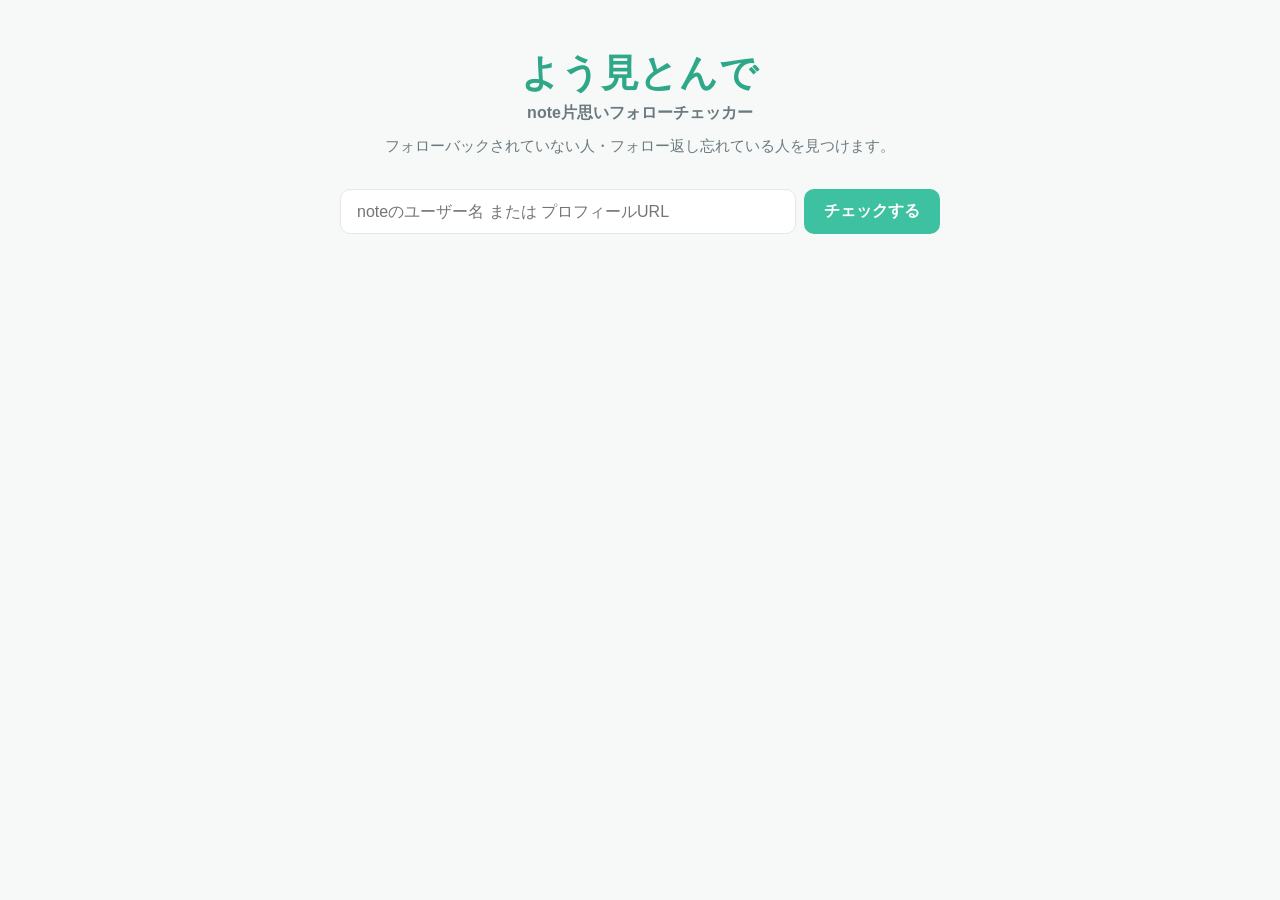
==== frontend/index.html @ e303ca87 "Initial commit" ====
<!DOCTYPE html>
<html lang="ja">
<head>
<meta charset="UTF-8">
<meta name="viewport" content="width=device-width, initial-scale=1.0">
<title>よう見とんで｜noteの片思いフォローチェッカー</title>
<link rel="icon" type="image/x-icon" href="favicon.ico">
<link rel="icon" type="image/png" sizes="32x32" href="favicon-32x32.png">
<link rel="icon" type="image/png" sizes="16x16" href="favicon-16x16.png">
<link rel="apple-touch-icon" sizes="180x180" href="apple-touch-icon.png">
<link rel="stylesheet" href="style.css">
</head>
<body>
  <div class="app">
    <header class="hero">
      <h1 class="hero__title">よう見とんで</h1>
      <p class="hero__sub">note片思いフォローチェッカー</p>
      <p class="hero__desc">フォローバックされていない人・フォロー返し忘れている人を見つけます。</p>
    </header>

    <form id="check-form" class="search" autocomplete="off">
      <input
        id="username-input"
        type="text"
        list="username-history"
        placeholder="noteのユーザー名 または プロフィールURL"
        required
      >
      <datalist id="username-history"></datalist>
      <button type="submit" id="check-button">チェックする</button>
    </form>

    <p id="status" class="status" hidden></p>

    <section id="result" class="result" hidden>
      <div id="profile-card" class="profile-card"></div>
      <p id="capped-warning" class="warning" hidden>
        ⚠️ フォロー/フォロワーが多いアカウントのため、note.com側の上限により一部しか確認できていない可能性があります。
      </p>

      <div id="cookie-panel" class="bulk-panel" hidden>
        <button type="button" id="cookie-help-toggle" class="disclosure-toggle">⚙️ フォロー操作の準備</button>
        <div id="cookie-help-body" class="cookie-help" hidden>
          <ol>
            <li>
              おすすめ: 拡張機能「よう見とんで ヘルパー」を使う → note.comにログインしたタブでボタンを押すだけでコピーされます。
              <a href="/extension.zip">拡張機能をダウンロード（ZIP）</a>
              して展開し、Chromeの <code>chrome://extensions</code> を開く →「デベロッパーモード」をON →「パッケージ化されていない拡張機能を読み込む」→ 展開したフォルダを選択
            </li>
            <li>手動でやる場合: note.comにログインした状態で開発者ツールを開く（Mac: Cmd+Opt+I）→ Networkタブでnote.comのページをリロードし、一覧のどれかのリクエストをクリック→ Request Headers の <code>cookie:</code> の値を丸ごとコピーする</li>
          </ol>
          <p class="cookie-warning">
            ⚠️ このCookieはnote.comアカウントの操作権限そのものです。信頼できない相手には絶対に渡さないでください。
            このアプリでは入力欄に保存せず、フォロー操作の通信にその場で使うだけで、ディスクや外部には送信・保存しません。
          </p>
        </div>
        <p class="rate-limit-note">
          ℹ️ 一度に多くのフォロー/フォロー解除を行うと、note.com側のレート制限（429エラー）にかかることがあります。
          少数ずつ実行し、429が出た場合は5〜10分ほど間隔を空けてから残りを試してください。
        </p>
        <input
          id="cookie-input"
          type="password"
          placeholder="note.comのCookie文字列を丸ごと貼り付け"
          autocomplete="off"
        >
      </div>

      <div id="not-following-back-section" class="account-section" hidden>
        <div class="section-header">
          <h2 class="section-title">フォローバックされていない人一覧</h2>
          <button type="button" id="not-following-back-toggle" class="settings-toggle small">表示する</button>
        </div>
        <div id="not-following-back-body" class="account-section-body" hidden>
          <div class="bulk-actions">
            <label class="select-all">
              <input type="checkbox" id="select-all-unfollow">
              全て選択
            </label>
            <button id="unfollow-button" type="button" disabled>選択した人をフォロー解除</button>
          </div>
          <p id="unfollow-status" class="status" hidden></p>
          <ul id="not-following-back-list" class="account-list"></ul>
        </div>
      </div>
      <p id="empty-not-following-back" class="empty-state" hidden>
        全員フォローバックしてくれています！良い関係ですね🎉
      </p>

      <div id="to-follow-back-section" class="account-section" hidden>
        <div class="section-header">
          <h2 class="section-title">フォロー返し候補（向こうはフォローしてくれてるのに、まだフォローしてない人）</h2>
          <button type="button" id="to-follow-back-toggle" class="settings-toggle small">表示する</button>
        </div>
        <div id="to-follow-back-body" class="account-section-body" hidden>
          <div class="bulk-actions">
            <label class="select-all">
              <input type="checkbox" id="select-all-follow">
              全て選択
            </label>
            <button id="follow-button" type="button" disabled>選択した人をフォローする</button>
          </div>
          <p id="follow-status" class="status" hidden></p>
          <ul id="to-follow-back-list" class="account-list"></ul>
        </div>
      </div>
      <p id="empty-to-follow-back" class="empty-state" hidden>
        フォロー返し忘れはなさそうです👍
      </p>
    </section>
  </div>

  <div id="account-modal-overlay" class="modal-overlay" hidden>
    <div class="modal" role="dialog" aria-modal="true">
      <button type="button" id="modal-close" class="modal-close" aria-label="閉じる">✕</button>
      <div id="modal-body" class="modal-body"></div>
    </div>
  </div>

  <script src="script.js"></script>
</body>
</html>
---- frontend/style.css ----
:root {
  --green: #3ec1a0;
  --green-dark: #2ea888;
  --bg: #f7f9f8;
  --card-bg: #ffffff;
  --text: #24313a;
  --muted: #6b7a80;
  --border: #e3e8e7;
  --warn-bg: #fff4e5;
  --warn-text: #9a5b00;
  --danger: #e0575b;
}

@media (prefers-color-scheme: dark) {
  :root {
    --bg: #141a19;
    --card-bg: #1d2624;
    --text: #eef4f2;
    --muted: #9fb0ab;
    --border: #2c3835;
    --warn-bg: #3a2c12;
    --warn-text: #ffcf82;
  }
}

* {
  box-sizing: border-box;
}

body {
  margin: 0;
  font-family: "Hiragino Sans", "Yu Gothic", "Helvetica Neue", Arial, sans-serif;
  background: var(--bg);
  color: var(--text);
}

.app {
  max-width: 640px;
  margin: 0 auto;
  padding: 48px 20px 80px;
}

.hero {
  text-align: center;
  margin-bottom: 32px;
}

.hero__title {
  font-size: 2.4rem;
  margin: 0;
  color: var(--green-dark);
  letter-spacing: 0.02em;
}

.hero__sub {
  margin: 4px 0 0;
  font-weight: 600;
  color: var(--muted);
}

.hero__desc {
  margin: 12px 0 0;
  color: var(--muted);
  font-size: 0.95rem;
}

.search {
  display: flex;
  gap: 8px;
  margin-bottom: 24px;
}

#username-input {
  flex: 1;
  padding: 12px 16px;
  border-radius: 10px;
  border: 1px solid var(--border);
  background: var(--card-bg);
  color: var(--text);
  font-size: 1rem;
}

#username-input:focus {
  outline: none;
  border-color: var(--green);
}

#username-input::-webkit-calendar-picker-indicator,
#username-input::-webkit-list-button {
  display: none !important;
}

#check-button {
  padding: 12px 20px;
  border-radius: 10px;
  border: none;
  background: var(--green);
  color: #fff;
  font-size: 1rem;
  font-weight: 700;
  cursor: pointer;
  white-space: nowrap;
  transition: background 0.15s ease;
}

#check-button:hover {
  background: var(--green-dark);
}

#check-button:disabled {
  opacity: 0.6;
  cursor: not-allowed;
}

.status {
  text-align: center;
  color: var(--muted);
  margin-bottom: 16px;
}

.status.error {
  color: var(--danger);
  font-weight: 600;
}

.profile-card {
  display: flex;
  align-items: center;
  gap: 14px;
  background: var(--card-bg);
  border: 1px solid var(--border);
  border-radius: 14px;
  padding: 16px;
  margin-bottom: 16px;
}

.profile-card img {
  width: 56px;
  height: 56px;
  border-radius: 50%;
  object-fit: cover;
}

.profile-card__name {
  font-weight: 700;
  font-size: 1.05rem;
}

.profile-card__stats {
  color: var(--muted);
  font-size: 0.9rem;
  margin-top: 2px;
}

.warning {
  background: var(--warn-bg);
  color: var(--warn-text);
  border-radius: 10px;
  padding: 12px 14px;
  font-size: 0.9rem;
  margin-bottom: 16px;
}

.empty-state {
  text-align: center;
  color: var(--muted);
  padding: 32px 0;
  font-size: 1rem;
}

.account-list {
  list-style: none;
  margin: 0;
  padding: 0;
  display: flex;
  flex-direction: column;
  gap: 10px;
}

.account-list li {
  display: flex;
  align-items: center;
  gap: 12px;
  background: var(--card-bg);
  border: 1px solid var(--border);
  border-radius: 12px;
  padding: 10px 14px;
}

.account-list img {
  width: 44px;
  height: 44px;
  border-radius: 50%;
  object-fit: cover;
  flex-shrink: 0;
}

.account-list a {
  color: var(--text);
  text-decoration: none;
  font-weight: 600;
  flex: 1;
}

.account-list a:hover {
  color: var(--green-dark);
  text-decoration: underline;
}

.account-list li.done {
  opacity: 0.5;
}

.account-section {
  margin-bottom: 20px;
}

.section-title {
  font-size: 1rem;
  margin: 0;
  color: var(--text);
}

.section-header {
  display: flex;
  align-items: center;
  justify-content: space-between;
  gap: 10px;
  margin-bottom: 10px;
}

.settings-toggle.small {
  width: auto;
  white-space: nowrap;
  padding: 6px 12px;
  font-size: 0.82rem;
}

.account-section-body {
  margin-top: 4px;
}

.account-list .row-status {
  font-size: 0.8rem;
  color: var(--muted);
}

.account-list .row-status.error {
  color: var(--danger);
}

.bulk-panel {
  background: var(--card-bg);
  border: 1px solid var(--border);
  border-radius: 12px;
  padding: 14px;
  margin-bottom: 14px;
}

.settings-toggle {
  width: 100%;
  text-align: left;
  padding: 8px 10px;
  border: 1px solid var(--border);
  border-radius: 8px;
  background: var(--bg);
  color: var(--text);
  font-size: 0.9rem;
  font-weight: 600;
  cursor: pointer;
}

.settings-toggle:hover {
  border-color: var(--green);
}

.disclosure-toggle {
  display: inline-flex;
  align-items: center;
  gap: 8px;
  width: auto;
  background: var(--card-bg);
  border: 1px solid var(--border);
  border-radius: 999px;
  padding: 7px 16px;
  font-size: 0.85rem;
  font-weight: 600;
  color: var(--text);
  cursor: pointer;
  transition: border-color 0.15s ease, color 0.15s ease;
}

.disclosure-toggle:hover {
  border-color: var(--green);
  color: var(--green-dark);
}

.disclosure-toggle::after {
  content: "";
  width: 6px;
  height: 6px;
  border-right: 2px solid currentColor;
  border-bottom: 2px solid currentColor;
  opacity: 0.6;
  transform: rotate(45deg);
  transition: transform 0.15s ease;
}

.disclosure-toggle.open::after {
  transform: rotate(-135deg);
}

.cookie-help {
  margin-top: 10px;
  margin-bottom: 10px;
  font-size: 0.9rem;
  color: var(--muted);
}

.cookie-help ol {
  margin: 8px 0;
  padding-left: 20px;
}

.cookie-help code {
  background: var(--bg);
  padding: 1px 5px;
  border-radius: 4px;
}

.cookie-warning {
  color: var(--warn-text);
  background: var(--warn-bg);
  padding: 8px 10px;
  border-radius: 8px;
  font-size: 0.82rem;
  line-height: 1.5;
}

.rate-limit-note {
  color: var(--muted);
  background: var(--bg);
  border: 1px solid var(--border);
  padding: 8px 10px;
  border-radius: 8px;
  font-size: 0.82rem;
  line-height: 1.5;
  margin-top: 10px;
}

#cookie-input {
  width: 100%;
  padding: 10px 12px;
  border-radius: 8px;
  border: 1px solid var(--border);
  background: var(--bg);
  color: var(--text);
  font-size: 0.9rem;
  margin-bottom: 10px;
}

.bulk-actions {
  display: flex;
  align-items: center;
  justify-content: space-between;
  gap: 12px;
}

.select-all {
  display: flex;
  align-items: center;
  gap: 6px;
  font-size: 0.9rem;
  color: var(--muted);
  cursor: pointer;
}

#unfollow-button,
#follow-button {
  padding: 10px 16px;
  border-radius: 8px;
  border: none;
  color: #fff;
  font-weight: 700;
  cursor: pointer;
}

#unfollow-button {
  background: var(--danger);
}

#follow-button {
  background: var(--green);
}

#follow-button:hover {
  background: var(--green-dark);
}

#unfollow-button:disabled,
#follow-button:disabled {
  opacity: 0.5;
  cursor: not-allowed;
}

.account-checkbox {
  flex-shrink: 0;
}

.modal-overlay {
  position: fixed;
  inset: 0;
  background: rgba(0, 0, 0, 0.5);
  display: flex;
  align-items: center;
  justify-content: center;
  padding: 20px;
  z-index: 100;
}

.modal-overlay[hidden] {
  display: none;
}

.modal {
  position: relative;
  background: var(--card-bg);
  border-radius: 16px;
  padding: 28px 24px 24px;
  max-width: 380px;
  width: 100%;
  max-height: 85vh;
  overflow-y: auto;
}

.modal-close {
  position: absolute;
  top: 12px;
  right: 12px;
  width: 28px;
  height: 28px;
  border-radius: 50%;
  border: none;
  background: var(--bg);
  color: var(--muted);
  cursor: pointer;
  font-size: 0.85rem;
  line-height: 1;
}

.modal-close:hover {
  color: var(--text);
}

.modal-profile {
  display: flex;
  flex-direction: column;
  align-items: center;
  text-align: center;
  gap: 10px;
}

.modal-profile img {
  width: 72px;
  height: 72px;
  border-radius: 50%;
  object-fit: cover;
}

.modal-profile__name {
  font-weight: 700;
  font-size: 1.05rem;
}

.modal-profile__stats {
  color: var(--muted);
  font-size: 0.85rem;
}

.modal-profile__bio {
  color: var(--text);
  font-size: 0.85rem;
  line-height: 1.6;
  white-space: pre-wrap;
  text-align: left;
  max-height: 120px;
  overflow-y: auto;
  width: 100%;
}

.modal-profile__link {
  font-size: 0.85rem;
  color: var(--green-dark);
}

.modal-actions {
  display: flex;
  flex-direction: column;
  gap: 8px;
  margin-top: 6px;
  width: 100%;
}

.modal-action-button {
  padding: 10px 16px;
  border-radius: 8px;
  border: none;
  color: #fff;
  font-weight: 700;
  cursor: pointer;
}

.modal-action-button.danger {
  background: var(--danger);
}

.modal-action-button.primary {
  background: var(--green);
}

.modal-action-button:disabled {
  opacity: 0.5;
  cursor: not-allowed;
}

.modal-status {
  font-size: 0.82rem;
  color: var(--muted);
  text-align: center;
  margin: 0;
}

.modal-status.error {
  color: var(--danger);
}
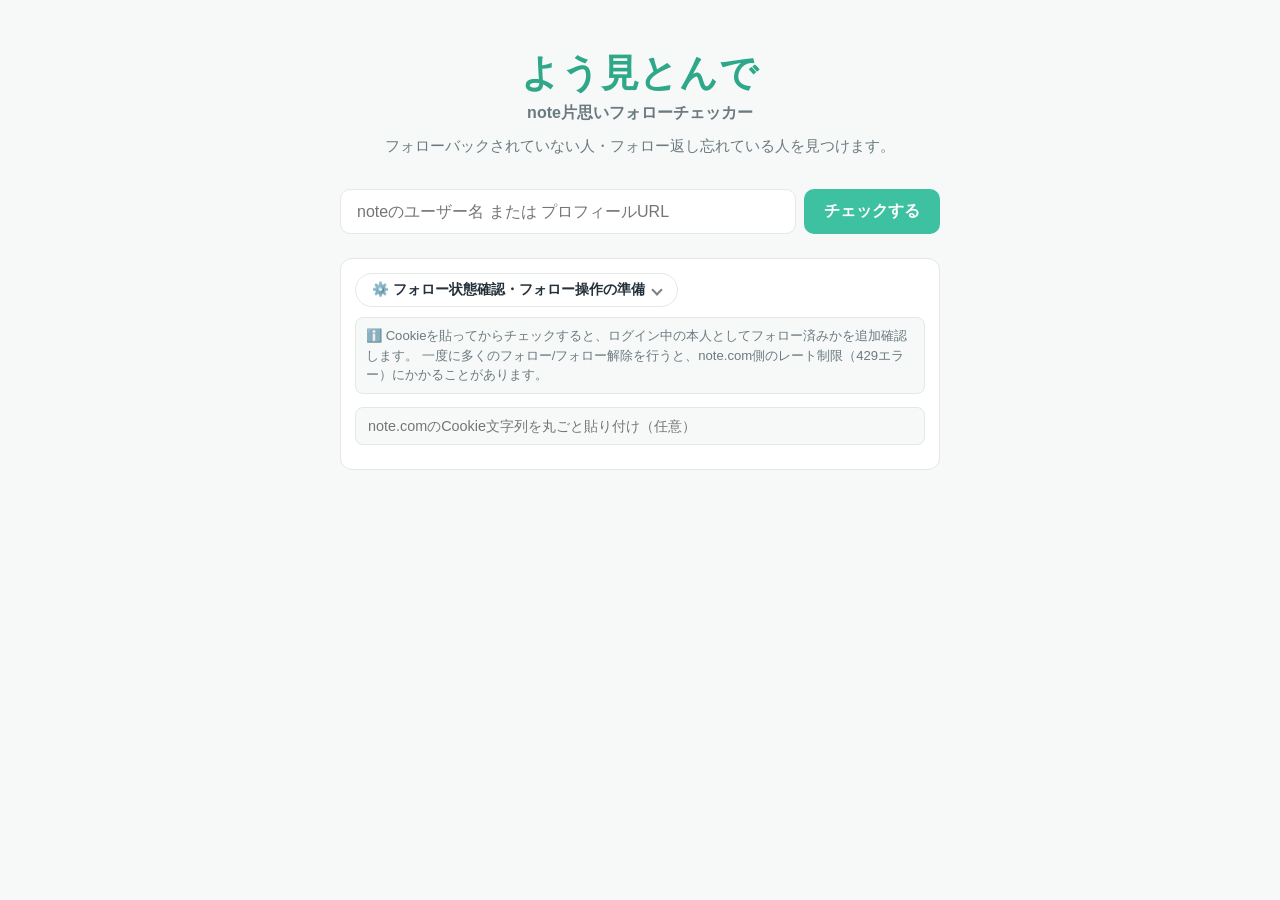
==== commit b15e7d9c: "Use authenticated follow state for candidates" ====
--- a/frontend/index.html
+++ b/frontend/index.html
@@ -32,39 +32,39 @@
 
     <p id="status" class="status" hidden></p>
 
+    <div id="cookie-panel" class="bulk-panel">
+      <button type="button" id="cookie-help-toggle" class="disclosure-toggle">⚙️ フォロー状態確認・フォロー操作の準備</button>
+      <div id="cookie-help-body" class="cookie-help" hidden>
+        <ol>
+          <li>
+            おすすめ: 拡張機能「よう見とんで ヘルパー」を使う → note.comにログインしたタブでボタンを押すだけでコピーされます。
+            <a href="/extension.zip">拡張機能をダウンロード（ZIP）</a>
+            して展開し、Chromeの <code>chrome://extensions</code> を開く →「デベロッパーモード」をON →「パッケージ化されていない拡張機能を読み込む」→ 展開したフォルダを選択
+          </li>
+          <li>手動でやる場合: note.comにログインした状態で開発者ツールを開く（Mac: Cmd+Opt+I）→ Networkタブでnote.comのページをリロードし、一覧のどれかのリクエストをクリック→ Request Headers の <code>cookie:</code> の値を丸ごとコピーする</li>
+        </ol>
+        <p class="cookie-warning">
+          ⚠️ このCookieはnote.comアカウントの操作権限そのものです。信頼できない相手には絶対に渡さないでください。
+          このアプリでは入力欄に保存せず、フォロー状態の確認とフォロー操作の通信にその場で使うだけで、ディスクや外部には送信・保存しません。
+        </p>
+      </div>
+      <p class="rate-limit-note">
+        ℹ️ Cookieを貼ってからチェックすると、ログイン中の本人としてフォロー済みかを追加確認します。
+        一度に多くのフォロー/フォロー解除を行うと、note.com側のレート制限（429エラー）にかかることがあります。
+      </p>
+      <input
+        id="cookie-input"
+        type="password"
+        placeholder="note.comのCookie文字列を丸ごと貼り付け（任意）"
+        autocomplete="off"
+      >
+    </div>
+
     <section id="result" class="result" hidden>
       <div id="profile-card" class="profile-card"></div>
       <p id="capped-warning" class="warning" hidden>
         ⚠️ フォロー/フォロワーが多いアカウントのため、note.com側の上限により一部しか確認できていない可能性があります。
       </p>
-
-      <div id="cookie-panel" class="bulk-panel" hidden>
-        <button type="button" id="cookie-help-toggle" class="disclosure-toggle">⚙️ フォロー操作の準備</button>
-        <div id="cookie-help-body" class="cookie-help" hidden>
-          <ol>
-            <li>
-              おすすめ: 拡張機能「よう見とんで ヘルパー」を使う → note.comにログインしたタブでボタンを押すだけでコピーされます。
-              <a href="/extension.zip">拡張機能をダウンロード（ZIP）</a>
-              して展開し、Chromeの <code>chrome://extensions</code> を開く →「デベロッパーモード」をON →「パッケージ化されていない拡張機能を読み込む」→ 展開したフォルダを選択
-            </li>
-            <li>手動でやる場合: note.comにログインした状態で開発者ツールを開く（Mac: Cmd+Opt+I）→ Networkタブでnote.comのページをリロードし、一覧のどれかのリクエストをクリック→ Request Headers の <code>cookie:</code> の値を丸ごとコピーする</li>
-          </ol>
-          <p class="cookie-warning">
-            ⚠️ このCookieはnote.comアカウントの操作権限そのものです。信頼できない相手には絶対に渡さないでください。
-            このアプリでは入力欄に保存せず、フォロー操作の通信にその場で使うだけで、ディスクや外部には送信・保存しません。
-          </p>
-        </div>
-        <p class="rate-limit-note">
-          ℹ️ 一度に多くのフォロー/フォロー解除を行うと、note.com側のレート制限（429エラー）にかかることがあります。
-          少数ずつ実行し、429が出た場合は5〜10分ほど間隔を空けてから残りを試してください。
-        </p>
-        <input
-          id="cookie-input"
-          type="password"
-          placeholder="note.comのCookie文字列を丸ごと貼り付け"
-          autocomplete="off"
-        >
-      </div>
 
       <div id="not-following-back-section" class="account-section" hidden>
         <div class="section-header">
@@ -117,6 +117,16 @@
     </div>
   </div>
 
+  <div id="confirm-modal-overlay" class="modal-overlay confirm-overlay" hidden>
+    <div class="modal confirm-modal" role="alertdialog" aria-modal="true">
+      <p id="confirm-modal-message" class="confirm-modal__message"></p>
+      <div class="confirm-modal__actions">
+        <button type="button" id="confirm-modal-cancel" class="confirm-modal__button cancel">キャンセル</button>
+        <button type="button" id="confirm-modal-ok" class="confirm-modal__button ok">OK</button>
+      </div>
+    </div>
+  </div>
+
   <script src="script.js"></script>
 </body>
 </html>
--- a/frontend/style.css
+++ b/frontend/style.css
@@ -168,6 +168,12 @@
   font-size: 1rem;
 }
 
+.empty-state.warning {
+  color: var(--warn-text);
+  padding: 12px 14px;
+  text-align: left;
+}
+
 .account-list {
   list-style: none;
   margin: 0;
@@ -179,6 +185,7 @@
 
 .account-list li {
   display: flex;
+  flex-wrap: wrap;
   align-items: center;
   gap: 12px;
   background: var(--card-bg);
@@ -200,6 +207,7 @@
   text-decoration: none;
   font-weight: 600;
   flex: 1;
+  min-width: 0;
 }
 
 .account-list a:hover {
@@ -240,9 +248,19 @@
   margin-top: 4px;
 }
 
+.account-section-body.blocked {
+  opacity: 0.5;
+  pointer-events: none;
+}
+
 .account-list .row-status {
   font-size: 0.8rem;
   color: var(--muted);
+}
+
+.account-list .row-status:not(:empty) {
+  flex-basis: 100%;
+  margin-left: 56px;
 }
 
 .account-list .row-status.error {
@@ -533,3 +551,43 @@
 .modal-status.error {
   color: var(--danger);
 }
+
+.confirm-overlay {
+  z-index: 200;
+}
+
+.confirm-modal {
+  max-width: 320px;
+  text-align: center;
+}
+
+.confirm-modal__message {
+  font-size: 0.92rem;
+  line-height: 1.6;
+  white-space: pre-wrap;
+  margin: 0 0 20px;
+}
+
+.confirm-modal__actions {
+  display: flex;
+  gap: 10px;
+}
+
+.confirm-modal__button {
+  flex: 1;
+  padding: 10px 16px;
+  border-radius: 8px;
+  border: none;
+  font-weight: 700;
+  cursor: pointer;
+}
+
+.confirm-modal__button.cancel {
+  background: var(--bg);
+  color: var(--text);
+}
+
+.confirm-modal__button.ok {
+  background: var(--green);
+  color: #fff;
+}
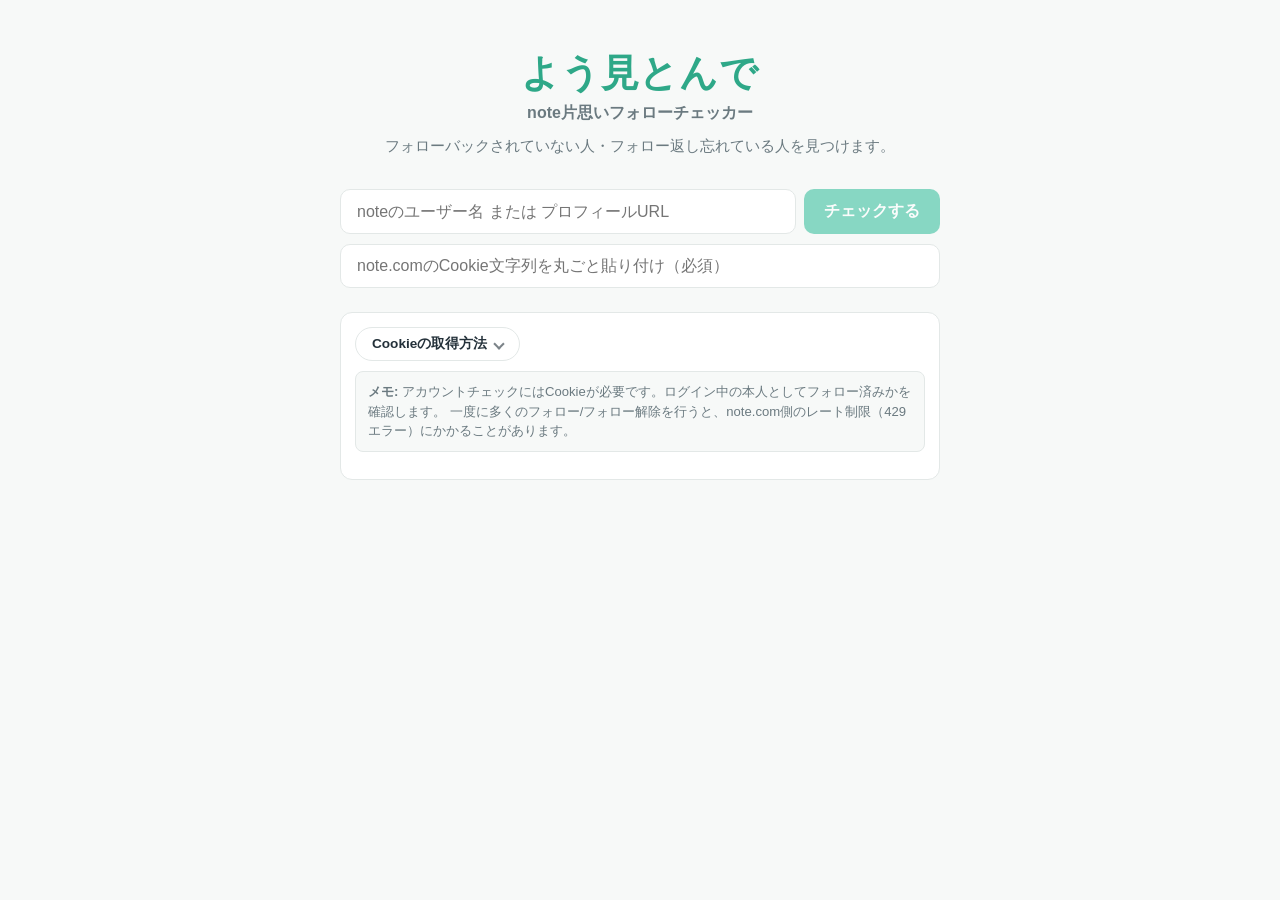
==== commit af12353e: "Speed up rate-limit errors and prevent overlapping follow/unfollow actions Follow/unfollow requests " ====
--- a/frontend/index.html
+++ b/frontend/index.html
@@ -19,45 +19,71 @@
     </header>
 
     <form id="check-form" class="search" autocomplete="off">
+      <div class="search-row">
+        <input
+          id="username-input"
+          type="text"
+          list="username-history"
+          placeholder="noteのユーザー名 または プロフィールURL"
+          required
+        >
+        <datalist id="username-history"></datalist>
+        <button type="submit" id="check-button" disabled>チェックする</button>
+      </div>
       <input
-        id="username-input"
-        type="text"
-        list="username-history"
-        placeholder="noteのユーザー名 または プロフィールURL"
+        id="cookie-input"
+        type="password"
+        placeholder="note.comのCookie文字列を丸ごと貼り付け（必須）"
+        autocomplete="off"
         required
       >
-      <datalist id="username-history"></datalist>
-      <button type="submit" id="check-button">チェックする</button>
     </form>
 
     <p id="status" class="status" hidden></p>
 
     <div id="cookie-panel" class="bulk-panel">
-      <button type="button" id="cookie-help-toggle" class="disclosure-toggle">⚙️ フォロー状態確認・フォロー操作の準備</button>
+      <button type="button" id="cookie-help-toggle" class="disclosure-toggle">Cookieの取得方法</button>
       <div id="cookie-help-body" class="cookie-help" hidden>
-        <ol>
-          <li>
-            おすすめ: 拡張機能「よう見とんで ヘルパー」を使う → note.comにログインしたタブでボタンを押すだけでコピーされます。
-            <a href="/extension.zip">拡張機能をダウンロード（ZIP）</a>
-            して展開し、Chromeの <code>chrome://extensions</code> を開く →「デベロッパーモード」をON →「パッケージ化されていない拡張機能を読み込む」→ 展開したフォルダを選択
-          </li>
-          <li>手動でやる場合: note.comにログインした状態で開発者ツールを開く（Mac: Cmd+Opt+I）→ Networkタブでnote.comのページをリロードし、一覧のどれかのリクエストをクリック→ Request Headers の <code>cookie:</code> の値を丸ごとコピーする</li>
-        </ol>
+        <div class="cookie-methods">
+          <section class="cookie-method">
+            <div class="cookie-method__header">
+              <span class="cookie-method__label">おすすめ</span>
+              <h3>拡張機能でコピー</h3>
+            </div>
+            <p>note.comにログインしたタブでボタンを押すだけでCookieをコピーできます。</p>
+            <a class="cookie-download" href="/extension.zip">拡張機能をダウンロード（ZIP）</a>
+            <ol class="cookie-steps">
+              <li>ZIPを展開する</li>
+              <li>
+                <button type="button" id="extensions-url-copy" class="cookie-inline-link">chrome://extensions をコピー</button>
+                <span>Chromeのアドレスバーに貼り付けて開く</span>
+              </li>
+              <li>デベロッパーモードをONにする</li>
+              <li>「パッケージ化されていない拡張機能を読み込む」から展開したフォルダを選ぶ</li>
+            </ol>
+          </section>
+          <section class="cookie-method">
+            <div class="cookie-method__header">
+              <span class="cookie-method__label secondary">手動</span>
+              <h3>開発者ツールからコピー</h3>
+            </div>
+            <ol class="cookie-steps">
+              <li>note.comにログインした状態で開発者ツールを開く（Mac: Cmd+Opt+I）</li>
+              <li>Networkタブを開いてnote.comのページをリロードする</li>
+              <li>一覧のどれかのリクエストをクリックする</li>
+              <li>Request Headers の <code>cookie:</code> の値を丸ごとコピーする</li>
+            </ol>
+          </section>
+        </div>
         <p class="cookie-warning">
-          ⚠️ このCookieはnote.comアカウントの操作権限そのものです。信頼できない相手には絶対に渡さないでください。
+          <strong>注意:</strong> このCookieはnote.comアカウントの操作権限そのものです。信頼できない相手には絶対に渡さないでください。
           このアプリでは入力欄に保存せず、フォロー状態の確認とフォロー操作の通信にその場で使うだけで、ディスクや外部には送信・保存しません。
         </p>
       </div>
       <p class="rate-limit-note">
-        ℹ️ Cookieを貼ってからチェックすると、ログイン中の本人としてフォロー済みかを追加確認します。
+        <strong>メモ:</strong> アカウントチェックにはCookieが必要です。ログイン中の本人としてフォロー済みかを確認します。
         一度に多くのフォロー/フォロー解除を行うと、note.com側のレート制限（429エラー）にかかることがあります。
       </p>
-      <input
-        id="cookie-input"
-        type="password"
-        placeholder="note.comのCookie文字列を丸ごと貼り付け（任意）"
-        autocomplete="off"
-      >
     </div>
 
     <section id="result" class="result" hidden>
@@ -127,6 +153,8 @@
     </div>
   </div>
 
+  <div id="toast" class="toast" role="status" aria-live="polite" hidden></div>
+
   <script src="script.js"></script>
 </body>
 </html>
--- a/frontend/style.css
+++ b/frontend/style.css
@@ -66,11 +66,18 @@
 
 .search {
   display: flex;
+  flex-direction: column;
+  gap: 10px;
+  margin-bottom: 24px;
+}
+
+.search-row {
+  display: flex;
   gap: 8px;
-  margin-bottom: 24px;
-}
-
-#username-input {
+}
+
+#username-input,
+#cookie-input {
   flex: 1;
   padding: 12px 16px;
   border-radius: 10px;
@@ -80,7 +87,8 @@
   font-size: 1rem;
 }
 
-#username-input:focus {
+#username-input:focus,
+#cookie-input:focus {
   outline: none;
   border-color: var(--green);
 }
@@ -329,37 +337,130 @@
 }
 
 .cookie-help {
-  margin-top: 10px;
-  margin-bottom: 10px;
+  display: flex;
+  flex-direction: column;
+  gap: 14px;
+  margin-top: 12px;
+  margin-bottom: 12px;
   font-size: 0.9rem;
   color: var(--muted);
 }
 
-.cookie-help ol {
-  margin: 8px 0;
-  padding-left: 20px;
+.cookie-help[hidden] {
+  display: none;
 }
 
 .cookie-help code {
   background: var(--bg);
-  padding: 1px 5px;
-  border-radius: 4px;
+  border: 1px solid var(--border);
+  padding: 2px 6px;
+  border-radius: 6px;
+  color: var(--text);
+  white-space: nowrap;
+}
+
+.cookie-inline-link {
+  appearance: none;
+  border: none;
+  background: transparent;
+  padding: 0;
+  color: var(--green-dark);
+  cursor: pointer;
+  font: inherit;
+  font-weight: 700;
+  text-decoration: underline;
+}
+
+.cookie-methods {
+  display: grid;
+  gap: 18px;
+}
+
+.cookie-method {
+  border-left: 4px solid var(--green);
+  padding-left: 14px;
+}
+
+.cookie-method__header {
+  display: flex;
+  align-items: center;
+  gap: 10px;
+  margin-bottom: 6px;
+}
+
+.cookie-method__header h3 {
+  margin: 0;
+  color: var(--text);
+  font-size: 1rem;
+  line-height: 1.4;
+}
+
+.cookie-method__label {
+  flex-shrink: 0;
+  border-radius: 999px;
+  background: color-mix(in srgb, var(--green) 18%, transparent);
+  color: var(--green-dark);
+  padding: 3px 9px;
+  font-size: 0.76rem;
+  font-weight: 700;
+}
+
+.cookie-method__label.secondary {
+  background: var(--bg);
+  color: var(--muted);
+  border: 1px solid var(--border);
+}
+
+.cookie-method p {
+  margin: 0 0 10px;
+  line-height: 1.6;
+}
+
+.cookie-download {
+  display: inline-flex;
+  align-items: center;
+  justify-content: center;
+  margin-bottom: 10px;
+  padding: 8px 12px;
+  border-radius: 8px;
+  background: var(--green);
+  color: #fff;
+  font-weight: 700;
+  text-decoration: none;
+}
+
+.cookie-download:hover {
+  background: var(--green-dark);
+}
+
+.cookie-steps {
+  display: grid;
+  gap: 6px;
+  margin: 0;
+  padding-left: 22px;
+  line-height: 1.55;
+}
+
+.cookie-steps li::marker {
+  color: var(--green-dark);
+  font-weight: 700;
 }
 
 .cookie-warning {
   color: var(--warn-text);
   background: var(--warn-bg);
-  padding: 8px 10px;
+  padding: 10px 12px;
   border-radius: 8px;
   font-size: 0.82rem;
   line-height: 1.5;
+  margin: 0;
 }
 
 .rate-limit-note {
   color: var(--muted);
   background: var(--bg);
   border: 1px solid var(--border);
-  padding: 8px 10px;
+  padding: 10px 12px;
   border-radius: 8px;
   font-size: 0.82rem;
   line-height: 1.5;
@@ -368,13 +469,6 @@
 
 #cookie-input {
   width: 100%;
-  padding: 10px 12px;
-  border-radius: 8px;
-  border: 1px solid var(--border);
-  background: var(--bg);
-  color: var(--text);
-  font-size: 0.9rem;
-  margin-bottom: 10px;
 }
 
 .bulk-actions {
@@ -591,3 +685,39 @@
   background: var(--green);
   color: #fff;
 }
+
+.toast {
+  position: fixed;
+  left: 50%;
+  bottom: 28px;
+  transform: translateX(-50%);
+  z-index: 300;
+  max-width: min(92vw, 420px);
+  padding: 10px 16px;
+  border-radius: 999px;
+  background: var(--text);
+  color: var(--card-bg);
+  box-shadow: 0 8px 24px rgba(0, 0, 0, 0.18);
+  font-size: 0.9rem;
+  font-weight: 700;
+  text-align: center;
+}
+
+.toast.error {
+  background: var(--danger);
+  color: #fff;
+}
+
+.toast[hidden] {
+  display: none;
+}
+
+@media (max-width: 560px) {
+  .search-row {
+    flex-direction: column;
+  }
+
+  #check-button {
+    width: 100%;
+  }
+}
